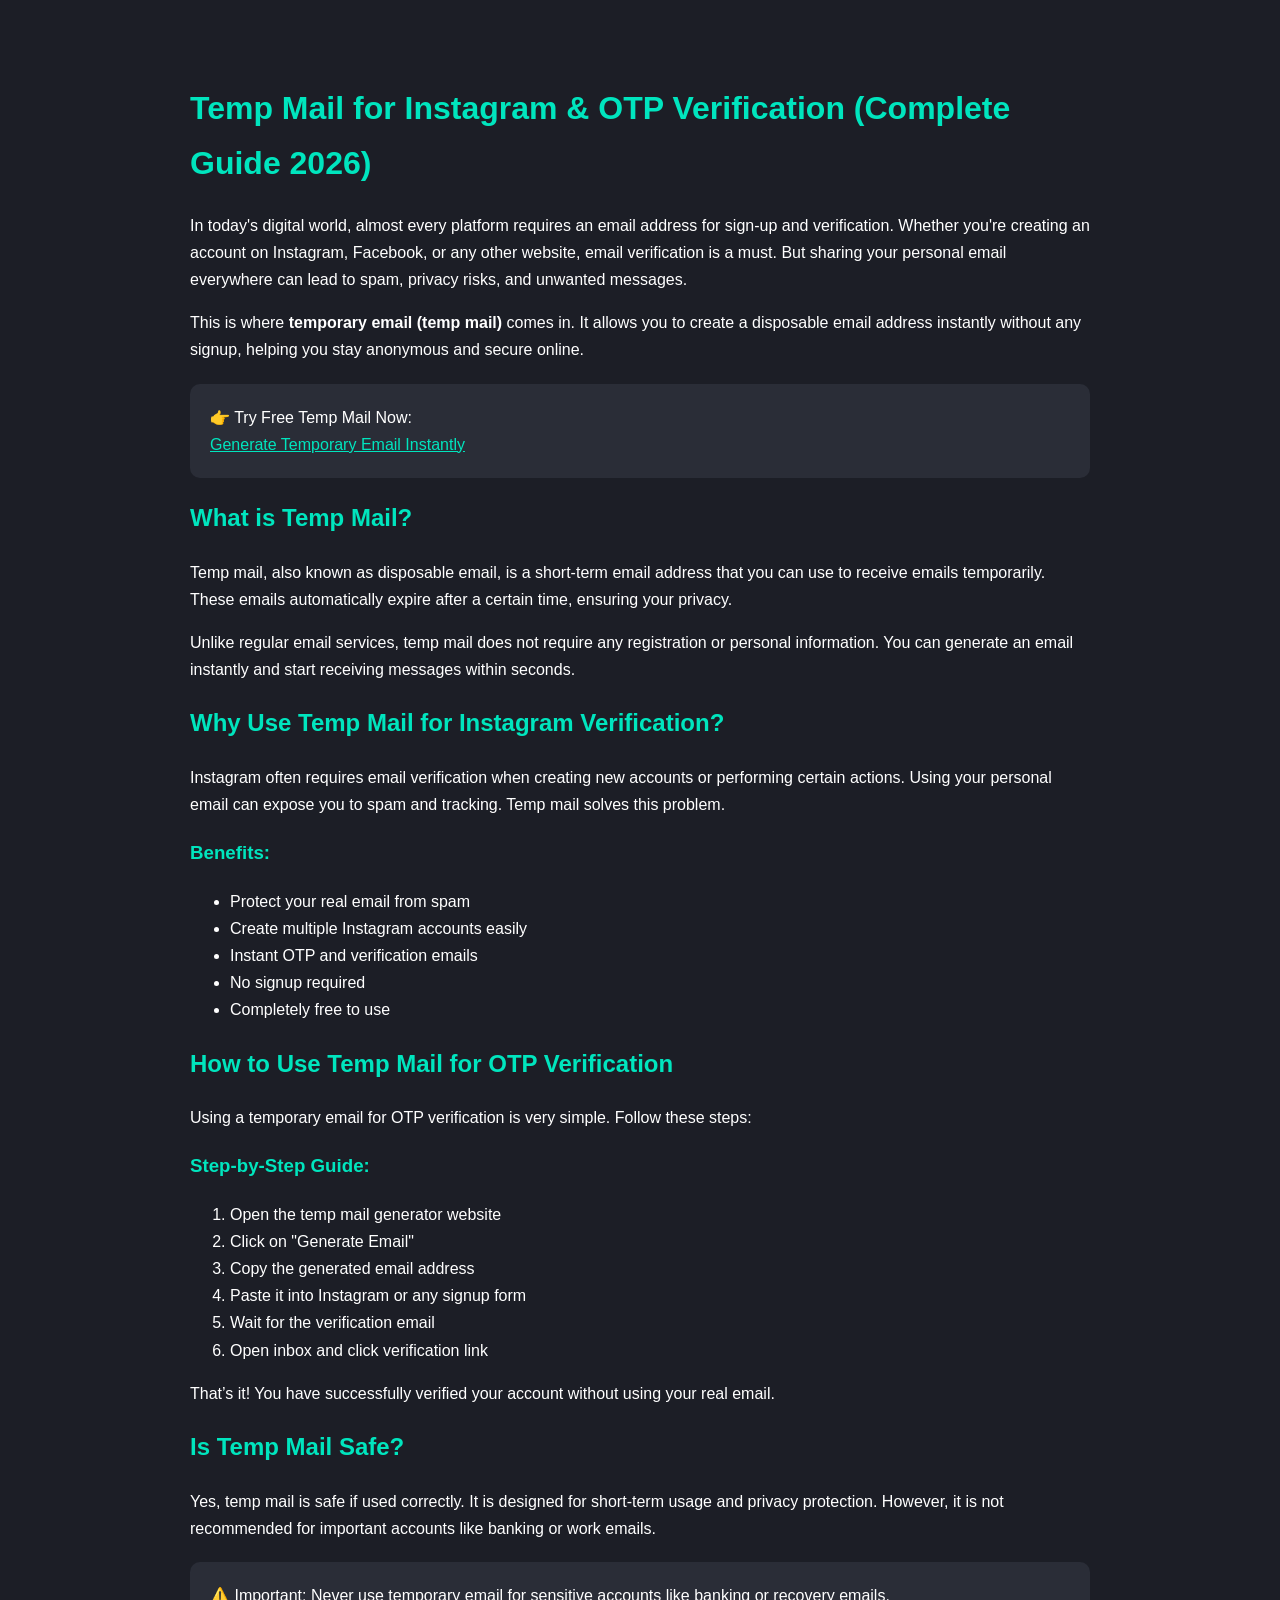
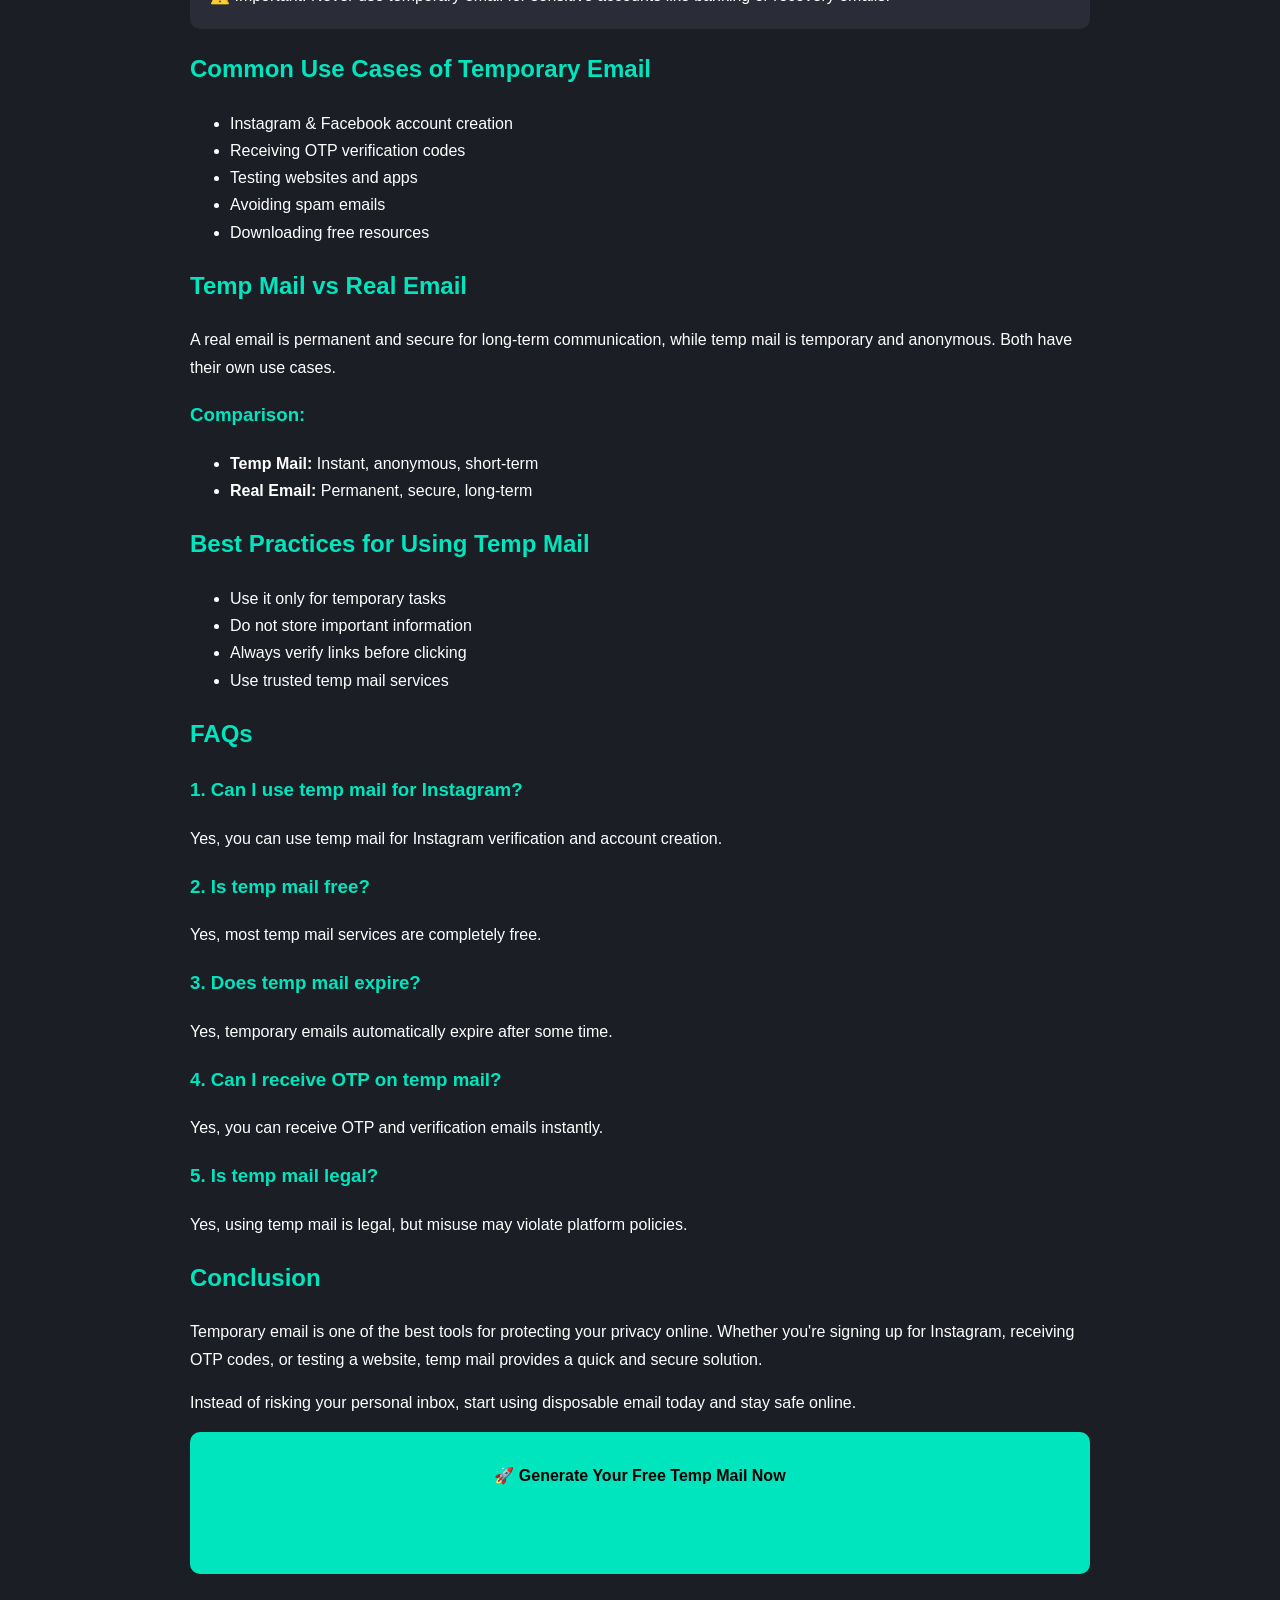
==== blog-instagram-temp-mail.html @ e95ff5ff "Update blog-instagram-temp-mail.html" ====
<!DOCTYPE html>
<html lang="en">
<head>
    <meta charset="UTF-8">
    <meta name="viewport" content="width=device-width, initial-scale=1.0">
    <title>Temp Mail for Instagram Verification (2026) | Free Disposable Email Guide</title>

    <meta name="description" content="Learn how to use temp mail for Instagram, Facebook and OTP verification. Free disposable email without signup. Step-by-step guide 2026.">

    <meta name="keywords" content="temp mail for instagram, temp mail otp verification, disposable email instagram, free temp mail no signup, temporary email guide">

    <link rel="canonical" href="https://free-temp-mail.netlify.app/blog-instagram-temp-mail.html">

    <style>
        body {
            font-family: Arial, sans-serif;
            background: #1c1e26;
            color: #fff;
            margin: 0;
            padding: 0;
            line-height: 1.7;
        }
        .container {
            max-width: 900px;
            margin: 40px auto;
            padding: 20px;
        }
        h1, h2, h3 {
            color: #00e5be;
        }
        a {
            color: #00e5be;
        }
        .box {
            background: #2a2d37;
            padding: 20px;
            border-radius: 10px;
            margin: 20px 0;
        }
        .cta {
            text-align: center;
            padding: 30px;
            background: #00e5be;
            color: #000;
            border-radius: 10px;
            font-weight: bold;
        }
    </style>
</head>

<body>

<div class="container">

    <h1>Temp Mail for Instagram & OTP Verification (Complete Guide 2026)</h1>

    <p>
        In today's digital world, almost every platform requires an email address for sign-up and verification.
        Whether you're creating an account on Instagram, Facebook, or any other website, email verification is a must.
        But sharing your personal email everywhere can lead to spam, privacy risks, and unwanted messages.
    </p>

    <p>
        This is where <strong>temporary email (temp mail)</strong> comes in. It allows you to create a disposable email
        address instantly without any signup, helping you stay anonymous and secure online.
    </p>

    <div class="box">
        👉 Try Free Temp Mail Now:  
        <br>
        <a href="https://free-temp-mail.netlify.app" target="_blank">
            Generate Temporary Email Instantly
        </a>
    </div>

    <h2>What is Temp Mail?</h2>

    <p>
        Temp mail, also known as disposable email, is a short-term email address that you can use to receive emails
        temporarily. These emails automatically expire after a certain time, ensuring your privacy.
    </p>

    <p>
        Unlike regular email services, temp mail does not require any registration or personal information.
        You can generate an email instantly and start receiving messages within seconds.
    </p>

    <h2>Why Use Temp Mail for Instagram Verification?</h2>

    <p>
        Instagram often requires email verification when creating new accounts or performing certain actions.
        Using your personal email can expose you to spam and tracking. Temp mail solves this problem.
    </p>

    <h3>Benefits:</h3>
    <ul>
        <li>Protect your real email from spam</li>
        <li>Create multiple Instagram accounts easily</li>
        <li>Instant OTP and verification emails</li>
        <li>No signup required</li>
        <li>Completely free to use</li>
    </ul>

    <h2>How to Use Temp Mail for OTP Verification</h2>

    <p>
        Using a temporary email for OTP verification is very simple. Follow these steps:
    </p>

    <h3>Step-by-Step Guide:</h3>
    <ol>
        <li>Open the temp mail generator website</li>
        <li>Click on "Generate Email"</li>
        <li>Copy the generated email address</li>
        <li>Paste it into Instagram or any signup form</li>
        <li>Wait for the verification email</li>
        <li>Open inbox and click verification link</li>
    </ol>

    <p>
        That’s it! You have successfully verified your account without using your real email.
    </p>

    <h2>Is Temp Mail Safe?</h2>

    <p>
        Yes, temp mail is safe if used correctly. It is designed for short-term usage and privacy protection.
        However, it is not recommended for important accounts like banking or work emails.
    </p>

    <div class="box">
        ⚠️ Important:  
        Never use temporary email for sensitive accounts like banking or recovery emails.
    </div>

    <h2>Common Use Cases of Temporary Email</h2>

    <ul>
        <li>Instagram & Facebook account creation</li>
        <li>Receiving OTP verification codes</li>
        <li>Testing websites and apps</li>
        <li>Avoiding spam emails</li>
        <li>Downloading free resources</li>
    </ul>

    <h2>Temp Mail vs Real Email</h2>

    <p>
        A real email is permanent and secure for long-term communication, while temp mail is temporary and anonymous.
        Both have their own use cases.
    </p>

    <h3>Comparison:</h3>

    <ul>
        <li><strong>Temp Mail:</strong> Instant, anonymous, short-term</li>
        <li><strong>Real Email:</strong> Permanent, secure, long-term</li>
    </ul>

    <h2>Best Practices for Using Temp Mail</h2>

    <ul>
        <li>Use it only for temporary tasks</li>
        <li>Do not store important information</li>
        <li>Always verify links before clicking</li>
        <li>Use trusted temp mail services</li>
    </ul>

    <h2>FAQs</h2>

    <h3>1. Can I use temp mail for Instagram?</h3>
    <p>Yes, you can use temp mail for Instagram verification and account creation.</p>

    <h3>2. Is temp mail free?</h3>
    <p>Yes, most temp mail services are completely free.</p>

    <h3>3. Does temp mail expire?</h3>
    <p>Yes, temporary emails automatically expire after some time.</p>

    <h3>4. Can I receive OTP on temp mail?</h3>
    <p>Yes, you can receive OTP and verification emails instantly.</p>

    <h3>5. Is temp mail legal?</h3>
    <p>Yes, using temp mail is legal, but misuse may violate platform policies.</p>

    <h2>Conclusion</h2>

    <p>
        Temporary email is one of the best tools for protecting your privacy online.
        Whether you're signing up for Instagram, receiving OTP codes, or testing a website,
        temp mail provides a quick and secure solution.
    </p>

    <p>
        Instead of risking your personal inbox, start using disposable email today and stay safe online.
    </p>

    <div class="cta">
        🚀 Generate Your Free Temp Mail Now  
        <br><br>
        <a href="https://free-temp-mail.netlify.app" target="_blank" style="black">
            Click Here to Start
        </a>
    </div>

</div>

</body>
</html>
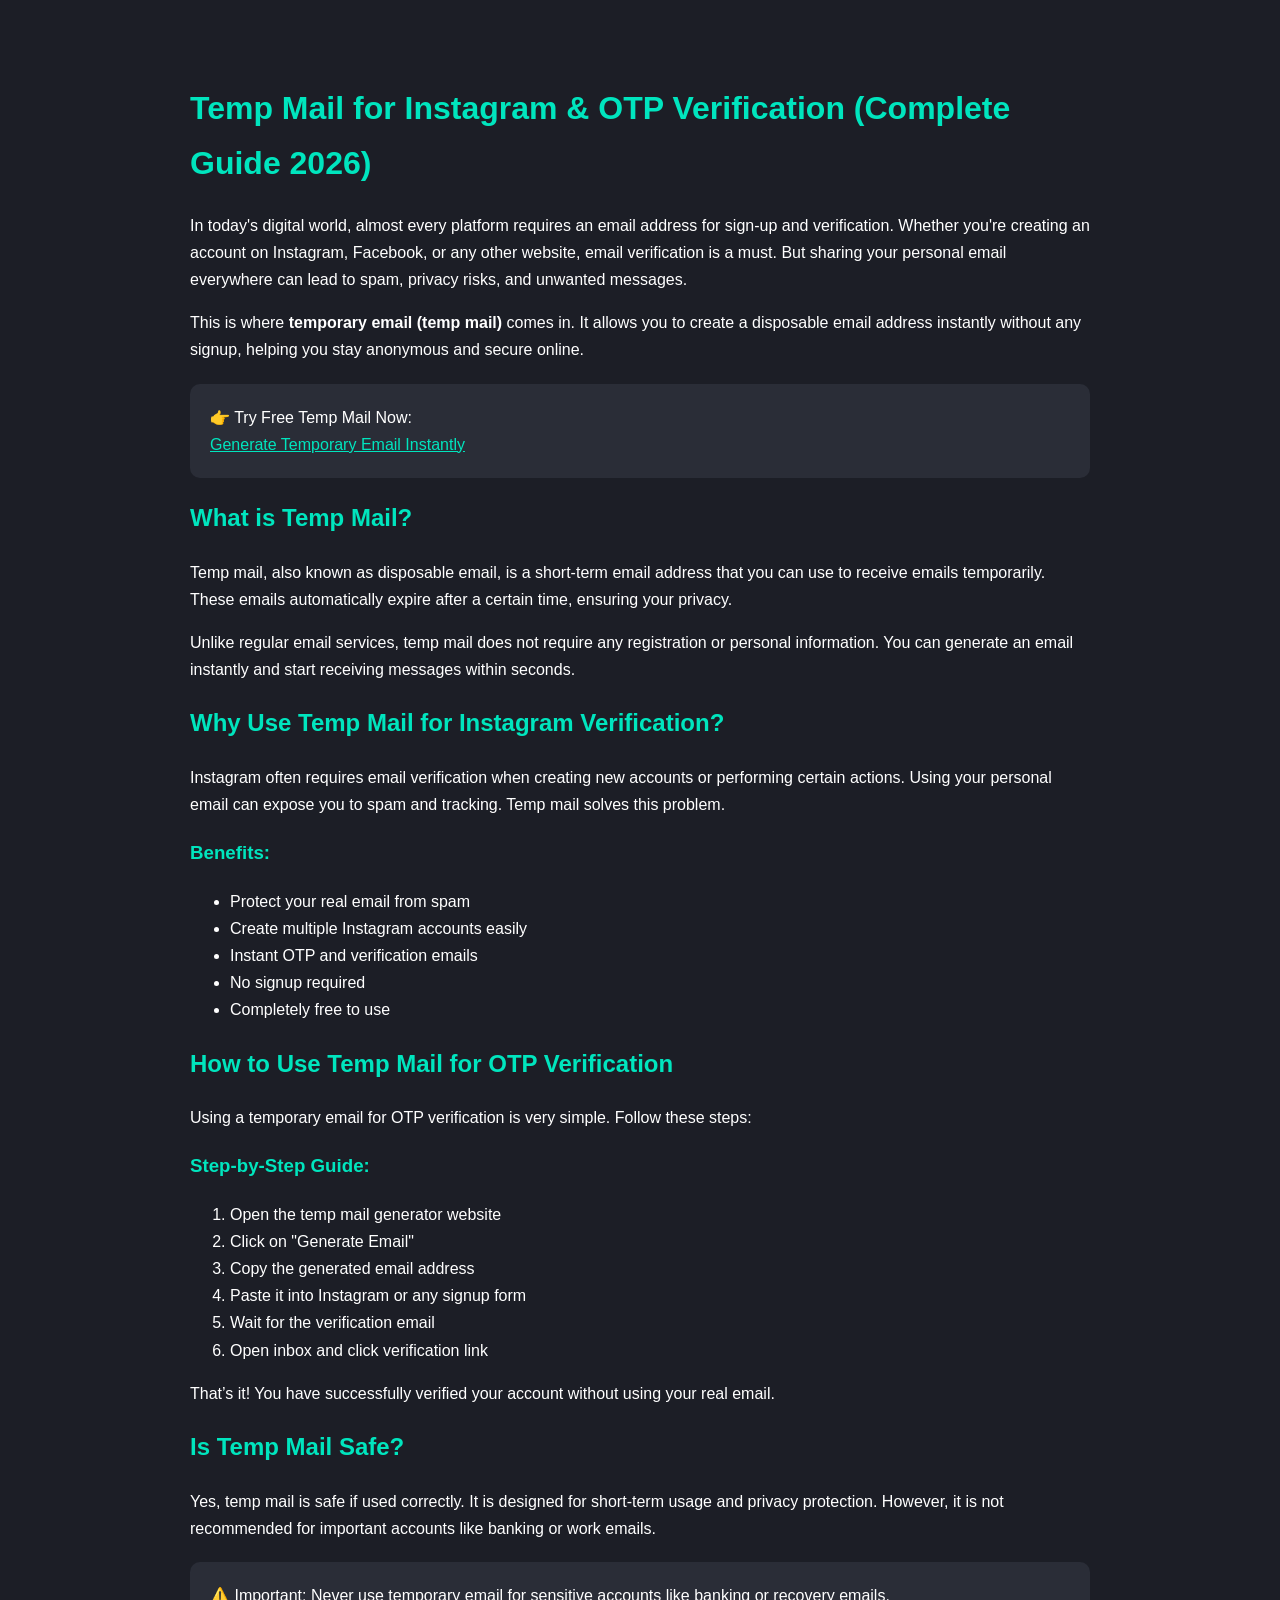
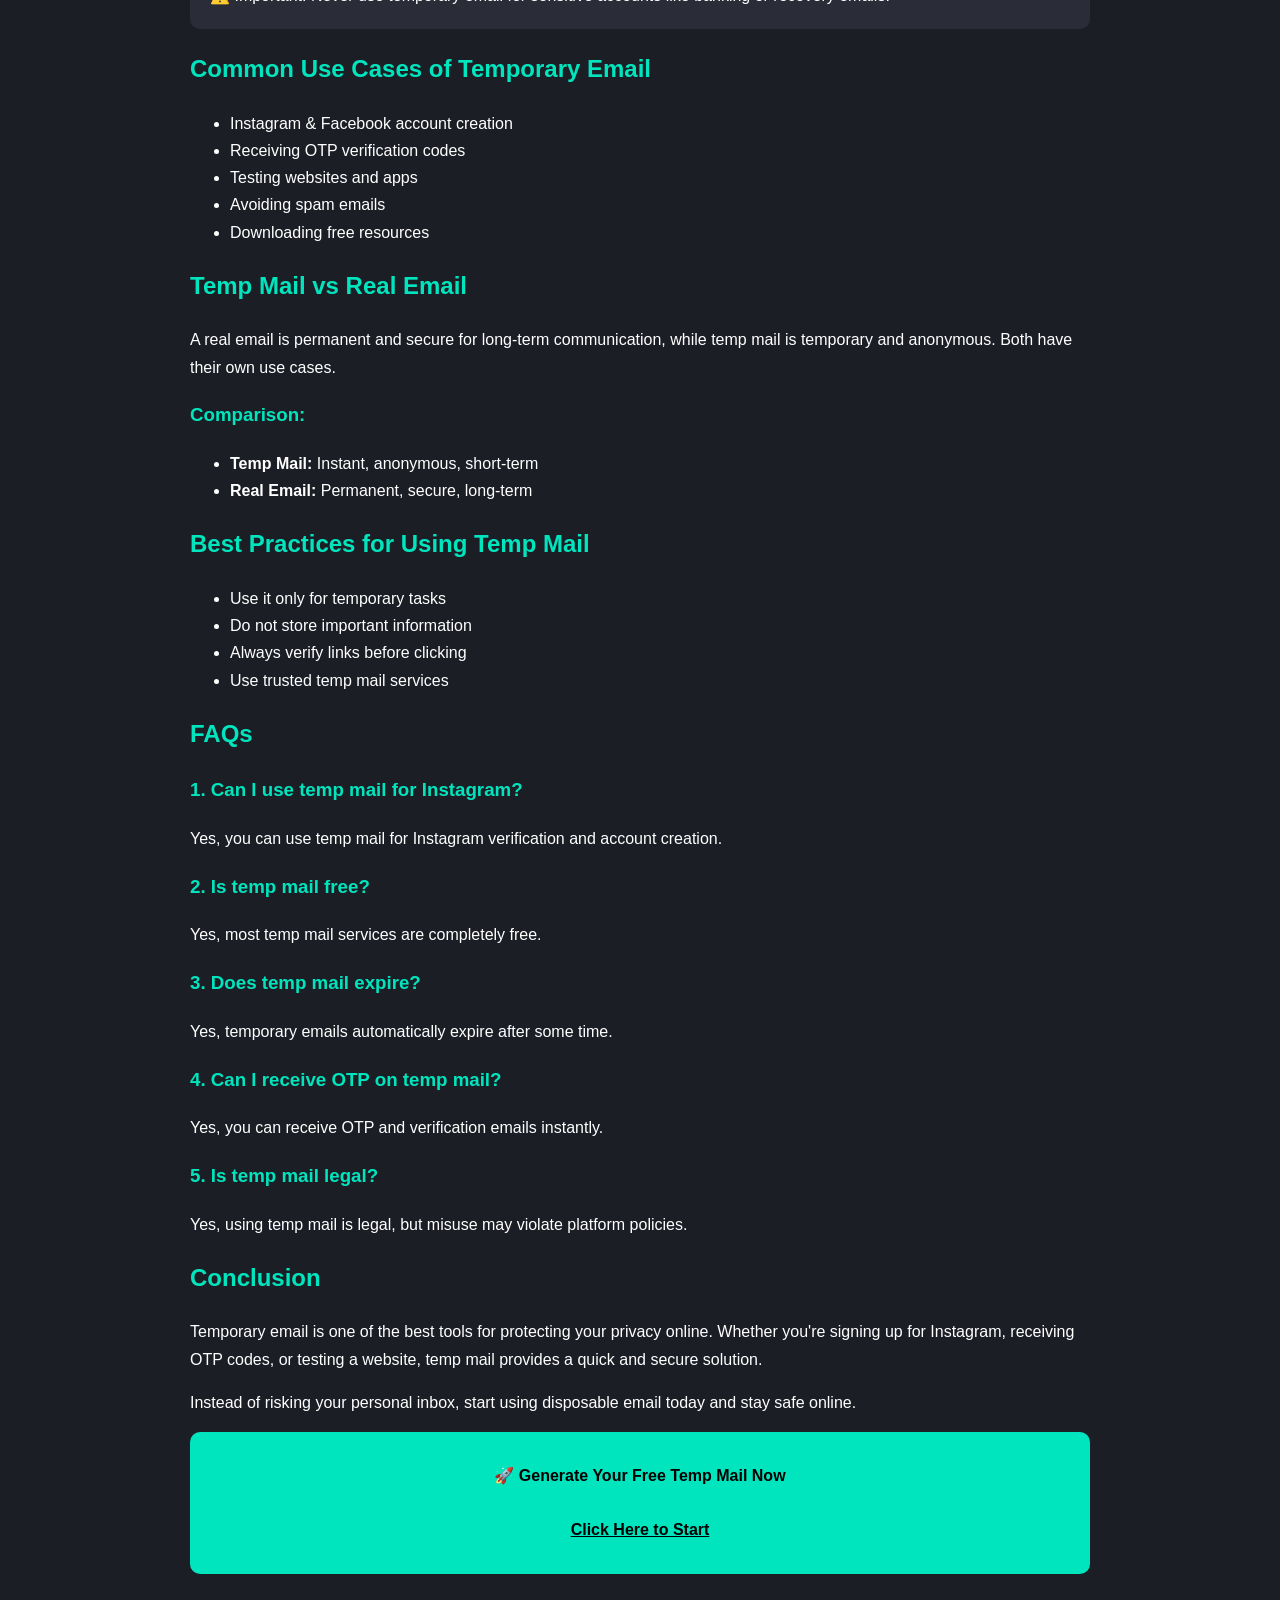
==== commit a55abee1: "Update blog-instagram-temp-mail.html" ====
--- a/blog-instagram-temp-mail.html
+++ b/blog-instagram-temp-mail.html
@@ -44,6 +44,9 @@
             color: #000;
             border-radius: 10px;
             font-weight: bold;
+        }
+        .link{
+            color: #000;
         }
     </style>
 </head>
@@ -198,7 +201,7 @@
     <div class="cta">
         🚀 Generate Your Free Temp Mail Now  
         <br><br>
-        <a href="https://free-temp-mail.netlify.app" target="_blank" style="black">
+        <a href="https://free-temp-mail.netlify.app" target="_blank" class="link">
             Click Here to Start
         </a>
     </div>
